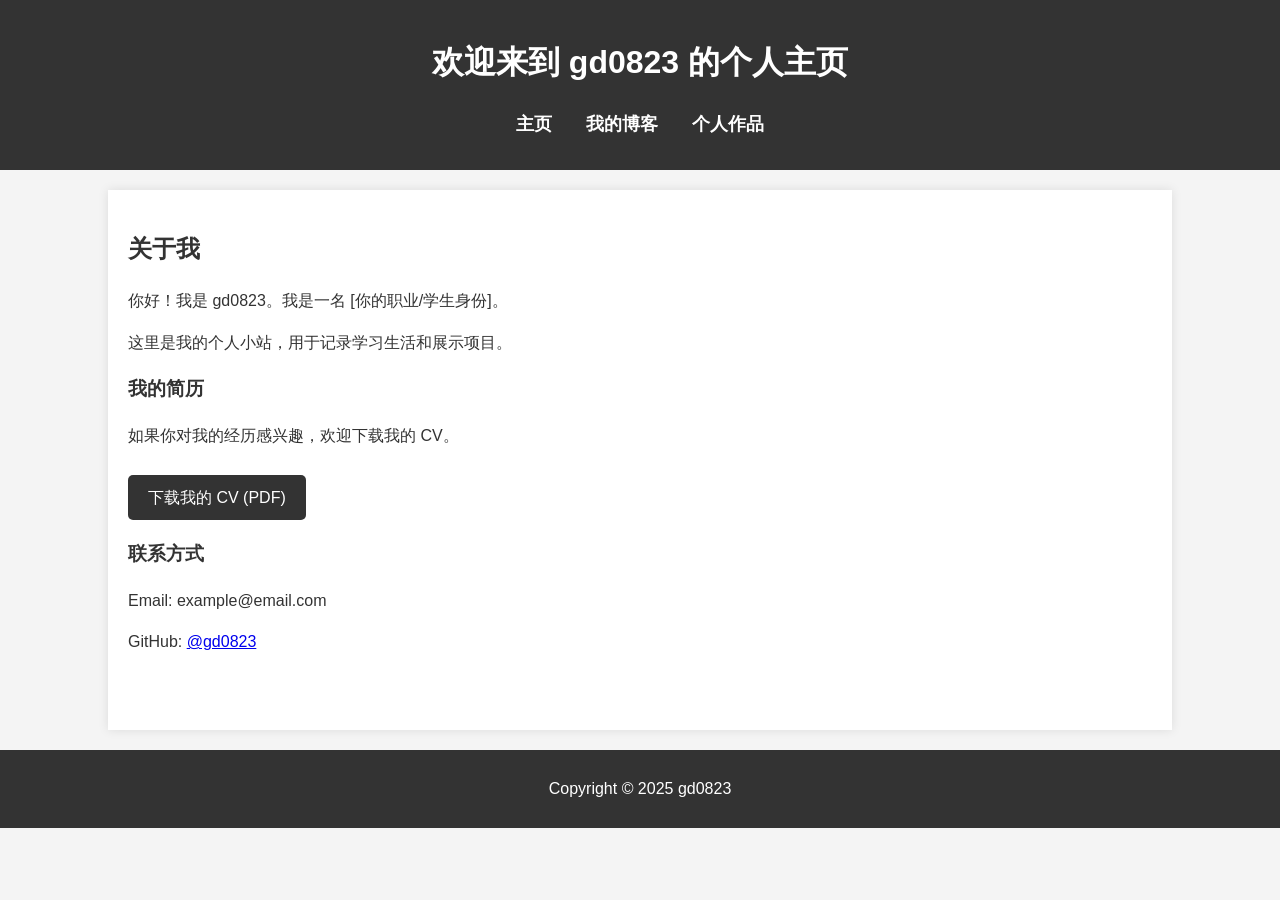
==== index.html @ 45c6dd3c "Add files via upload" ====
<!DOCTYPE html>
<html lang="zh-CN">
<head>
    <meta charset="UTF-8">
    <meta name="viewport" content="width=device-width, initial-scale=1.0">
    <title>gd0823 的个人主页</title>
    <link rel="stylesheet" href="style.css">
</head>
<body>
    <header>
        <h1>欢迎来到 gd0823 的个人主页</h1>
        <nav>
            <ul>
                <li><a href="index.html">主页</a></li>
                <li><a href="blog.html">我的博客</a></li>
                <li><a href="portfolio.html">个人作品</a></li>
            </ul>
        </nav>
    </header>

    <div class="container">
        <h2>关于我</h2>
        <!-- 这里的图片路径假设你把照片放在 assets/images/me.jpg -->
        <!-- 如果还没放图片，这行会显示裂图，先不管它 -->
        <!-- <img src="assets/images/me.jpg" alt="我的照片" style="width:150px; border-radius:50%;"> -->
        
        <p>你好！我是 gd0823。我是一名 [你的职业/学生身份]。</p>
        <p>这里是我的个人小站，用于记录学习生活和展示项目。</p>
        
        <h3>我的简历</h3>
        <p>如果你对我的经历感兴趣，欢迎下载我的 CV。</p>
        
        <!-- 这里链接你的PDF，记得把PDF文件放入 assets/files/ 文件夹 -->
        <a href="assets/files/my_cv.pdf" class="btn" download>下载我的 CV (PDF)</a>
        
        <h3>联系方式</h3>
        <p>Email: example@email.com</p>
        <p>GitHub: <a href="https://github.com/gd0823">@gd0823</a></p>
    </div>

    <footer>
        <p>Copyright &copy; 2025 gd0823</p>
    </footer>
</body>
</html>
---- style.css ----
/* style.css */
body {
    font-family: 'Segoe UI', Tahoma, Geneva, Verdana, sans-serif;
    line-height: 1.6;
    margin: 0;
    padding: 0;
    background-color: #f4f4f4;
    color: #333;
}

header {
    background: #333;
    color: #fff;
    padding: 1rem 0;
    text-align: center;
}

nav ul {
    padding: 0;
    list-style: none;
    text-align: center;
}

nav ul li {
    display: inline;
    margin: 0 15px;
}

nav ul li a {
    color: #fff;
    text-decoration: none;
    font-weight: bold;
    font-size: 1.1rem;
}

.container {
    width: 80%;
    margin: auto;
    overflow: hidden;
    padding: 20px;
    background: #fff;
    min-height: 500px;
    margin-top: 20px;
    box-shadow: 0 0 10px rgba(0,0,0,0.1);
}

.btn {
    display: inline-block;
    background: #333;
    color: #fff;
    padding: 10px 20px;
    text-decoration: none;
    border-radius: 5px;
    margin-top: 10px;
}

.btn:hover {
    background: #555;
}

/* 作品和博客卡片样式 */
.card {
    border: 1px solid #ddd;
    padding: 15px;
    margin-bottom: 20px;
    border-radius: 5px;
    background: #fafafa;
}

footer {
    background: #333;
    color: #fff;
    text-align: center;
    padding: 10px;
    margin-top: 20px;
}
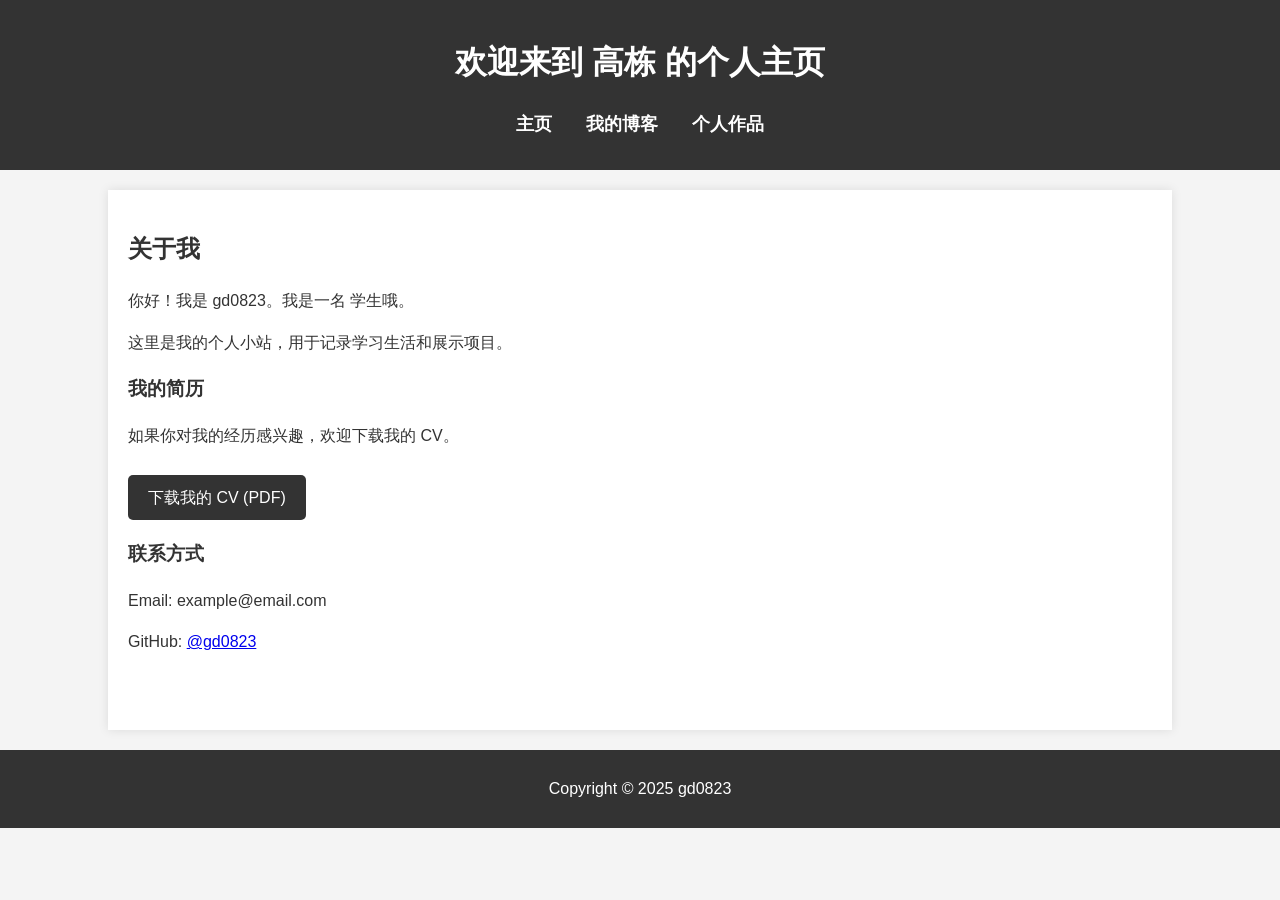
==== commit 5dd8588a: "Update personal homepage content and title" ====
--- a/index.html
+++ b/index.html
@@ -3,12 +3,12 @@
 <head>
     <meta charset="UTF-8">
     <meta name="viewport" content="width=device-width, initial-scale=1.0">
-    <title>gd0823 的个人主页</title>
+    <title>高栋的个人主页</title>
     <link rel="stylesheet" href="style.css">
 </head>
 <body>
     <header>
-        <h1>欢迎来到 gd0823 的个人主页</h1>
+        <h1>欢迎来到 高栋 的个人主页</h1>
         <nav>
             <ul>
                 <li><a href="index.html">主页</a></li>
@@ -24,7 +24,7 @@
         <!-- 如果还没放图片，这行会显示裂图，先不管它 -->
         <!-- <img src="assets/images/me.jpg" alt="我的照片" style="width:150px; border-radius:50%;"> -->
         
-        <p>你好！我是 gd0823。我是一名 [你的职业/学生身份]。</p>
+        <p>你好！我是 gd0823。我是一名 学生哦。</p>
         <p>这里是我的个人小站，用于记录学习生活和展示项目。</p>
         
         <h3>我的简历</h3>
@@ -42,4 +42,5 @@
         <p>Copyright &copy; 2025 gd0823</p>
     </footer>
 </body>
-</html>+
+</html>
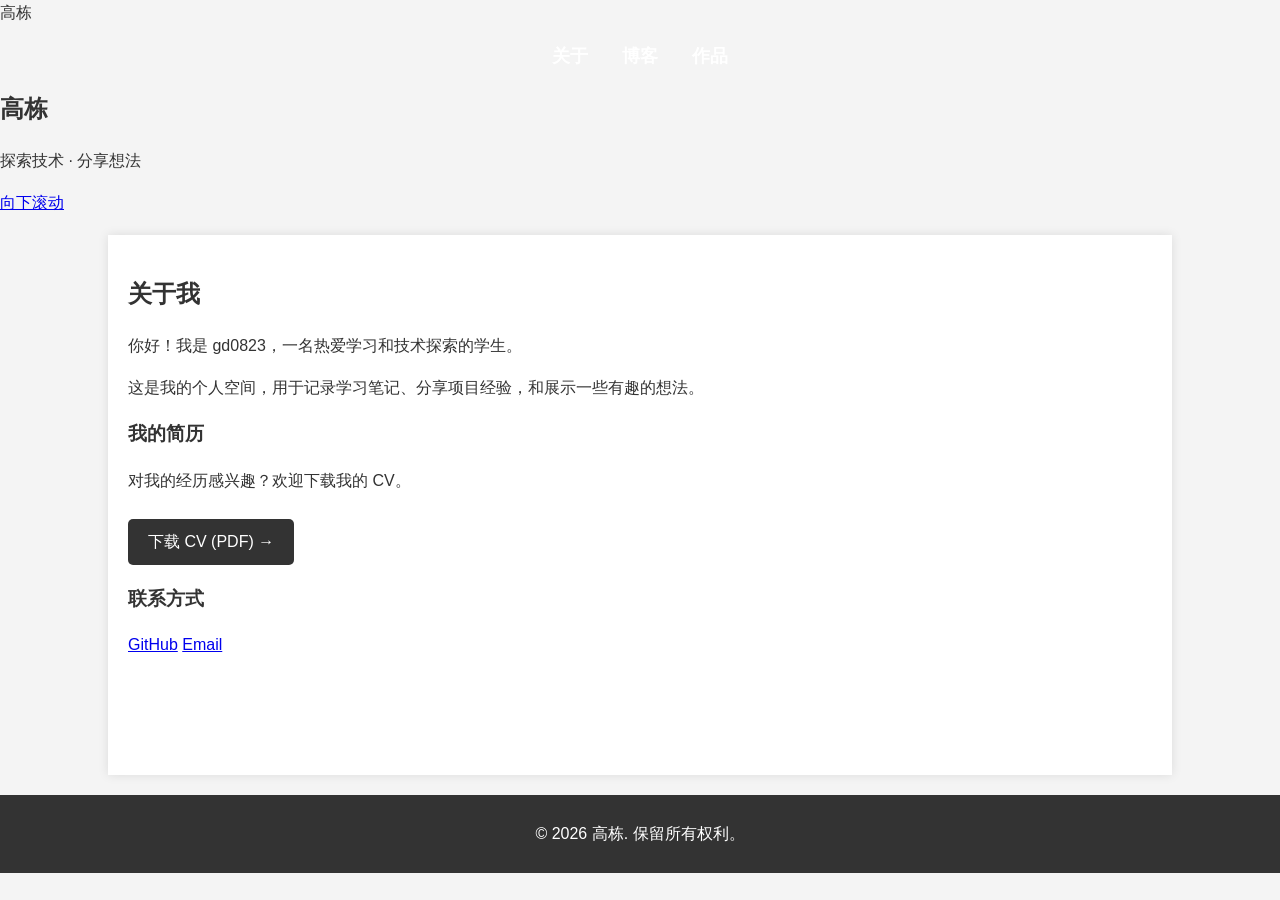
==== commit f63daef8: "Update index.html content" ====
--- a/index.html
+++ b/index.html
@@ -1,46 +1,64 @@
-<!DOCTYPE html>
-<html lang="zh-CN">
-<head>
-    <meta charset="UTF-8">
-    <meta name="viewport" content="width=device-width, initial-scale=1.0">
-    <title>高栋的个人主页</title>
-    <link rel="stylesheet" href="style.css">
-</head>
-<body>
-    <header>
-        <h1>欢迎来到 高栋 的个人主页</h1>
-        <nav>
-            <ul>
-                <li><a href="index.html">主页</a></li>
-                <li><a href="blog.html">我的博客</a></li>
-                <li><a href="portfolio.html">个人作品</a></li>
-            </ul>
-        </nav>
-    </header>
-
-    <div class="container">
-        <h2>关于我</h2>
-        <!-- 这里的图片路径假设你把照片放在 assets/images/me.jpg -->
-        <!-- 如果还没放图片，这行会显示裂图，先不管它 -->
-        <!-- <img src="assets/images/me.jpg" alt="我的照片" style="width:150px; border-radius:50%;"> -->
-        
-        <p>你好！我是 gd0823。我是一名 学生哦。</p>
-        <p>这里是我的个人小站，用于记录学习生活和展示项目。</p>
-        
-        <h3>我的简历</h3>
-        <p>如果你对我的经历感兴趣，欢迎下载我的 CV。</p>
-        
-        <!-- 这里链接你的PDF，记得把PDF文件放入 assets/files/ 文件夹 -->
-        <a href="assets/files/my_cv.pdf" class="btn" download>下载我的 CV (PDF)</a>
-        
-        <h3>联系方式</h3>
-        <p>Email: example@email.com</p>
-        <p>GitHub: <a href="https://github.com/gd0823">@gd0823</a></p>
-    </div>
-
-    <footer>
-        <p>Copyright &copy; 2025 gd0823</p>
-    </footer>
-</body>
-
-</html>
+<!DOCTYPE html>
+<html lang="zh-CN">
+<head>
+    <meta charset="UTF-8">
+    <meta name="viewport" content="width=device-width, initial-scale=1.0">
+    <title>高栋 - 个人主页</title>
+    <link rel="stylesheet" href="style.css">
+</head>
+<body>
+    <!-- 全屏背景区域 -->
+    <section class="hero-section">
+        <div class="hero-background" style="background-image: url('https://images.unsplash.com/photo-1506905925346-21bda4d32df4?w=1920&q=80');">
+            <div class="hero-overlay"></div>
+        </div>
+        <nav class="navbar">
+            <div class="nav-brand">高栋</div>
+            <ul class="nav-menu">
+                <li><a href="#about">关于</a></li>
+                <li><a href="blog.html">博客</a></li>
+                <li><a href="portfolio.html">作品</a></li>
+            </ul>
+        </nav>
+        <div class="hero-content">
+            <h1 class="hero-title">高栋</h1>
+            <p class="hero-subtitle">探索技术 · 分享想法</p>
+            <a href="#about" class="scroll-indicator">向下滚动</a>
+        </div>
+    </section>
+
+    <!-- 简介和CV区域 -->
+    <section class="about-section" id="about">
+        <div class="container">
+            <div class="about-content">
+                <h2>关于我</h2>
+                <p>你好！我是 gd0823，一名热爱学习和技术探索的学生。</p>
+                <p>这是我的个人空间，用于记录学习笔记、分享项目经验，和展示一些有趣的想法。</p>
+                
+                <div class="cv-section">
+                    <h3>我的简历</h3>
+                    <p>对我的经历感兴趣？欢迎下载我的 CV。</p>
+                    <a href="assets/files/my_cv.pdf" class="btn btn-primary" download>
+                        <span class="btn-text">下载 CV (PDF)</span>
+                        <span class="btn-icon">→</span>
+                    </a>
+                </div>
+
+                <div class="contact-section">
+                    <h3>联系方式</h3>
+                    <div class="contact-links">
+                        <a href="https://github.com/gd0823" class="contact-link">GitHub</a>
+                        <a href="mailto:your-email@example.com" class="contact-link">Email</a>
+                    </div>
+                </div>
+            </div>
+        </div>
+    </section>
+
+    <footer class="footer">
+        <p>&copy; 2026 高栋. 保留所有权利。</p>
+    </footer>
+
+    <script src="script.js"></script>
+</body>
+</html>
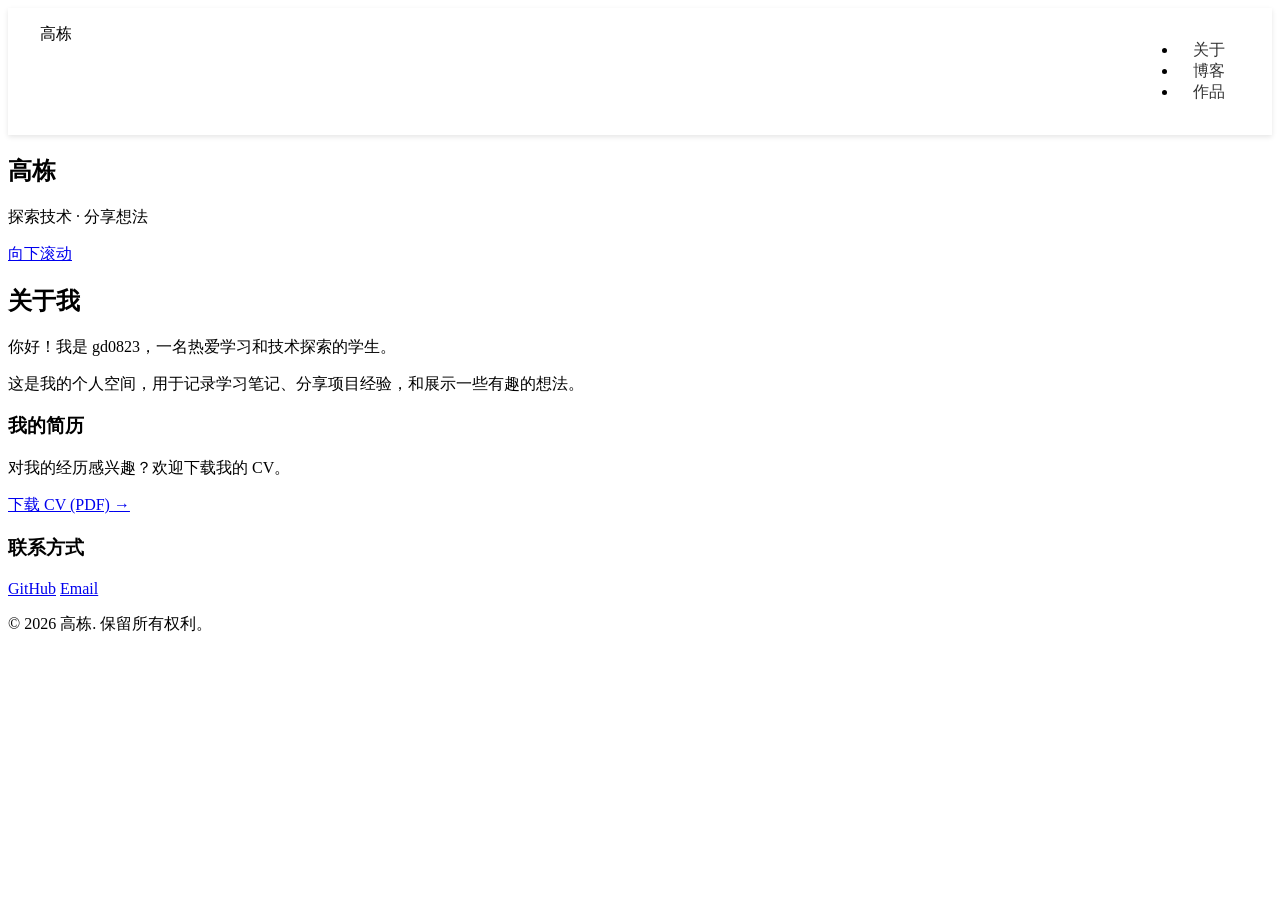
==== commit 99802ca3: "Change hero background image to local asset" ====
--- a/index.html
+++ b/index.html
@@ -9,7 +9,7 @@
 <body>
     <!-- 全屏背景区域 -->
     <section class="hero-section">
-        <div class="hero-background" style="background-image: url('https://images.unsplash.com/photo-1506905925346-21bda4d32df4?w=1920&q=80');">
+        <div class="hero-background" style="background-image: url('assets/images/美育作品.jpg');">
             <div class="hero-overlay"></div>
         </div>
         <nav class="navbar">
@@ -61,4 +61,4 @@
 
     <script src="script.js"></script>
 </body>
-</html>+</html>
--- a/style.css
+++ b/style.css
@@ -1,76 +1,48 @@
-/* style.css */
-body {
-    font-family: 'Segoe UI', Tahoma, Geneva, Verdana, sans-serif;
-    line-height: 1.6;
-    margin: 0;
-    padding: 0;
-    background-color: #f4f4f4;
-    color: #333;
-}
-
-header {
-    background: #333;
-    color: #fff;
-    padding: 1rem 0;
-    text-align: center;
-}
-
-nav ul {
-    padding: 0;
-    list-style: none;
-    text-align: center;
-}
-
-nav ul li {
-    display: inline;
-    margin: 0 15px;
-}
-
-nav ul li a {
-    color: #fff;
-    text-decoration: none;
-    font-weight: bold;
-    font-size: 1.1rem;
-}
-
-.container {
-    width: 80%;
-    margin: auto;
-    overflow: hidden;
-    padding: 20px;
-    background: #fff;
-    min-height: 500px;
-    margin-top: 20px;
-    box-shadow: 0 0 10px rgba(0,0,0,0.1);
-}
-
-.btn {
-    display: inline-block;
-    background: #333;
-    color: #fff;
-    padding: 10px 20px;
-    text-decoration: none;
-    border-radius: 5px;
-    margin-top: 10px;
-}
-
-.btn:hover {
-    background: #555;
-}
-
-/* 作品和博客卡片样式 */
-.card {
-    border: 1px solid #ddd;
-    padding: 15px;
-    margin-bottom: 20px;
-    border-radius: 5px;
-    background: #fafafa;
-}
-
-footer {
-    background: #333;
-    color: #fff;
-    text-align: center;
-    padding: 10px;
-    margin-top: 20px;
+.hero {
+  background-image: url('your-parallax-background.jpg');
+  background-attachment: fixed;
+  background-position: center;
+  background-repeat: no-repeat;
+  background-size: cover;
+  height: 100vh;
+  display: flex;
+  align-items: center;
+  justify-content: center;
+  color: white;
+  text-align: center;
+  animation: fadeIn 2s;
+}
+
+.navbar {
+  display: flex;
+  justify-content: space-between;
+  padding: 1rem 2rem;
+  background-color: rgba(255, 255, 255, 0.8);
+  box-shadow: 0 2px 5px rgba(0, 0, 0, 0.1);
+}
+
+.navbar a {
+  text-decoration: none;
+  color: #333;
+  margin: 0 15px;
+  transition: color 0.3s;
+}
+
+.navbar a:hover {
+  color: #007BFF;
+}
+
+@keyframes fadeIn {
+  from { opacity: 0; }
+  to { opacity: 1; }
+}
+
+@media (max-width: 768px) {
+  .navbar {
+    flex-direction: column;
+    align-items: center;
+  }
+  .navbar a {
+    margin: 10px 0;
+  }
 }
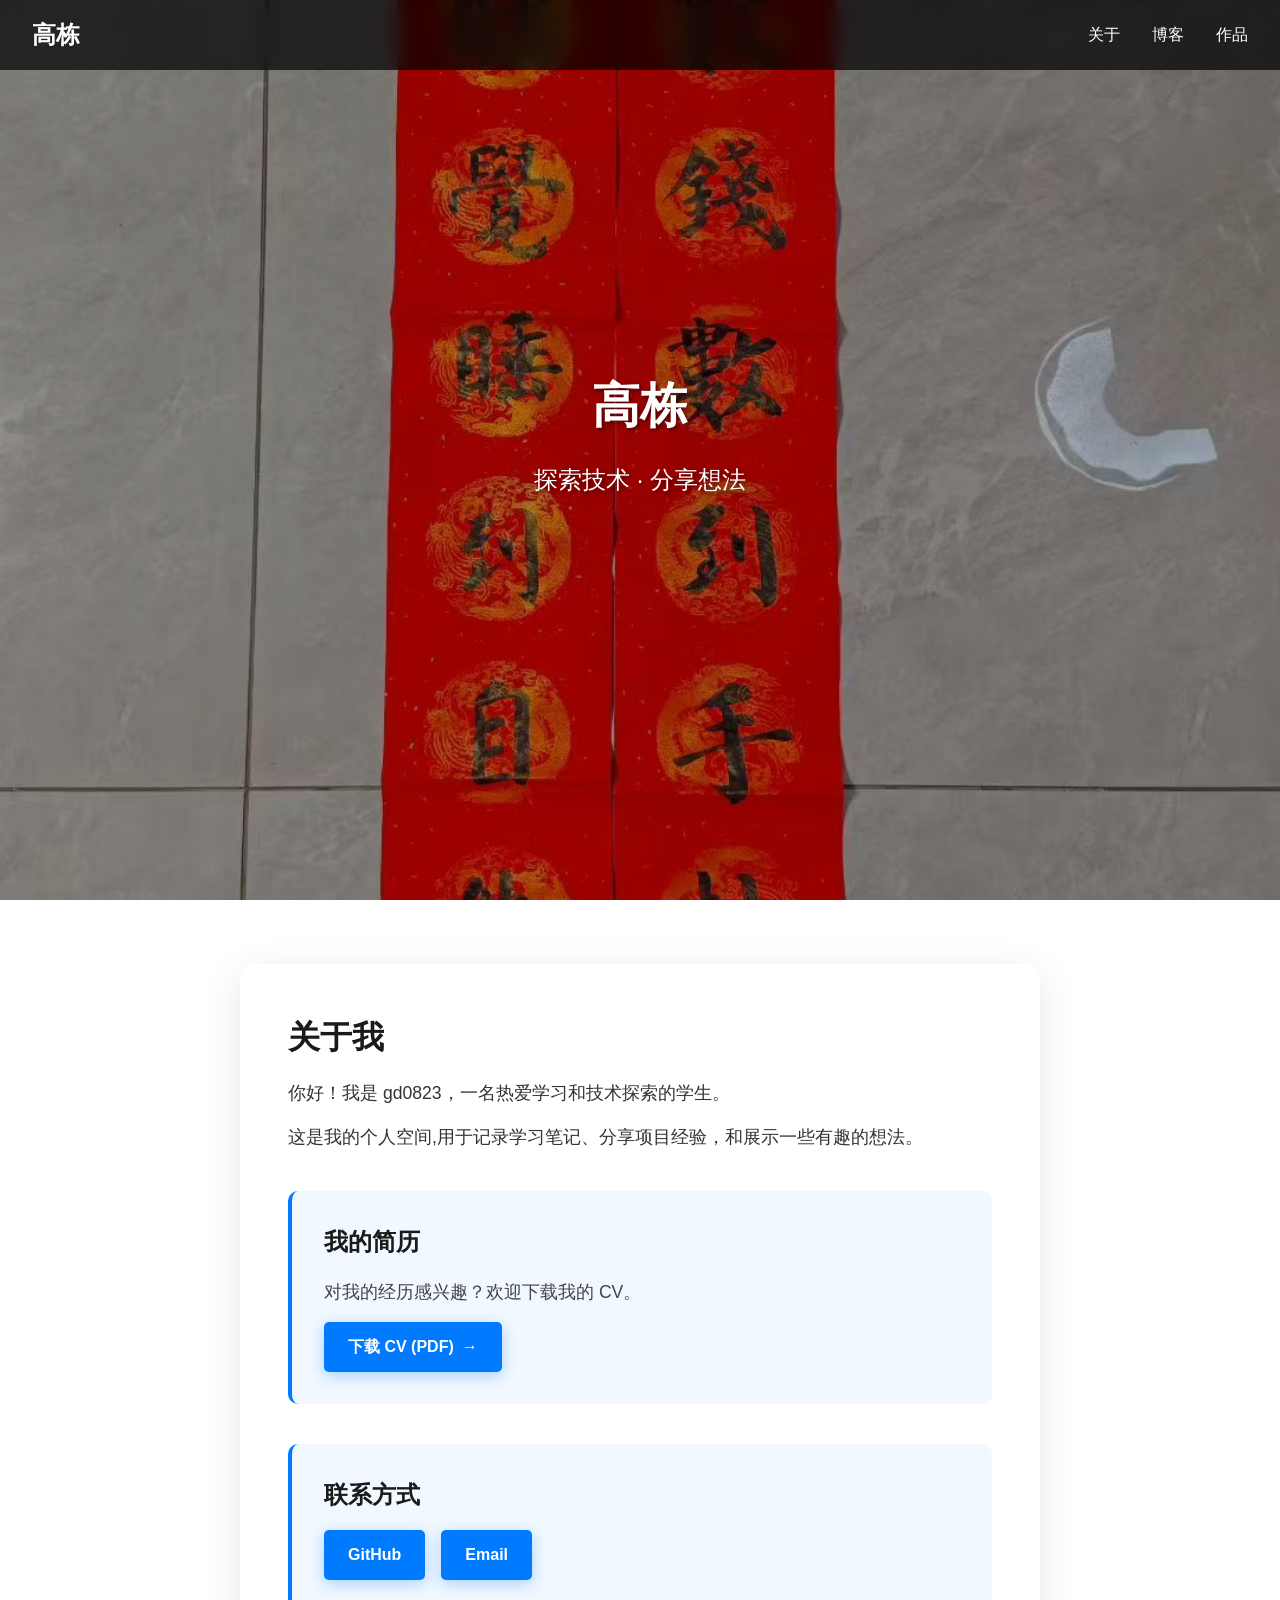
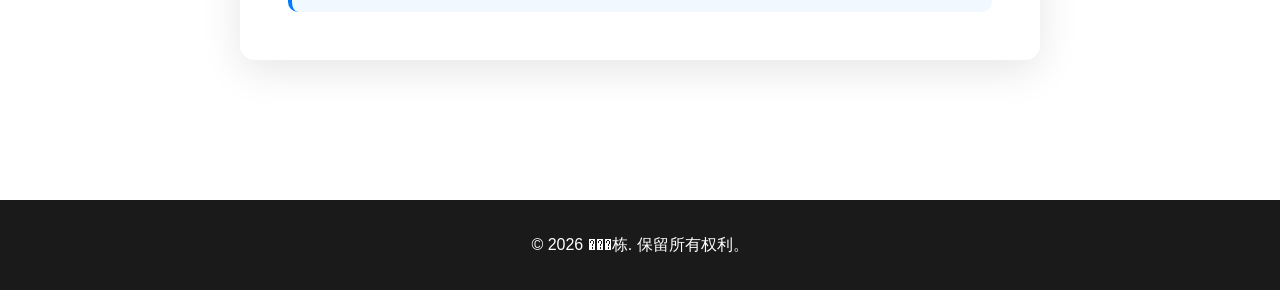
==== commit bec0cb69: "Remove the scroll indicator button from index.html" ====
--- a/index.html
+++ b/index.html
@@ -23,7 +23,6 @@
         <div class="hero-content">
             <h1 class="hero-title">高栋</h1>
             <p class="hero-subtitle">探索技术 · 分享想法</p>
-            <a href="#about" class="scroll-indicator">向下滚动</a>
         </div>
     </section>
 
@@ -33,7 +32,7 @@
             <div class="about-content">
                 <h2>关于我</h2>
                 <p>你好！我是 gd0823，一名热爱学习和技术探索的学生。</p>
-                <p>这是我的个人空间，用于记录学习笔记、分享项目经验，和展示一些有趣的想法。</p>
+                <p>这是我的个人空间,用于记录学习笔记、分享项目经验，和展示一些有趣的想法。</p>
                 
                 <div class="cv-section">
                     <h3>我的简历</h3>
@@ -56,9 +55,9 @@
     </section>
 
     <footer class="footer">
-        <p>&copy; 2026 高栋. 保留所有权利。</p>
+        <p>&copy; 2026 ���栋. 保留所有权利。</p>
     </footer>
 
     <script src="script.js"></script>
 </body>
-</html>
+</html>
--- a/style.css
+++ b/style.css
@@ -1,48 +1,290 @@
-.hero {
-  background-image: url('your-parallax-background.jpg');
-  background-attachment: fixed;
+* {
+  margin: 0;
+  padding: 0;
+  box-sizing: border-box;
+}
+
+body {
+  font-family: -apple-system, BlinkMacSystemFont, "Segoe UI", Roboto, "Helvetica Neue", Arial, sans-serif;
+  line-height: 1.6;
+}
+
+/* Hero Section */
+.hero-section {
+  position: relative;
+  height: 100vh;
+  overflow: hidden;
+}
+
+.hero-background {
+  position: absolute;
+  top: 0;
+  left: 0;
+  width: 100%;
+  height: 100%;
   background-position: center;
   background-repeat: no-repeat;
   background-size: cover;
-  height: 100vh;
-  display: flex;
+  z-index: -1;
+}
+
+.hero-overlay {
+  position: absolute;
+  top: 0;
+  left: 0;
+  width: 100%;
+  height: 100%;
+  background: rgba(0, 0, 0, 0.3);
+}
+
+.hero-content {
+  position: relative;
+  z-index: 10;
+  display: flex;
+  flex-direction: column;
   align-items: center;
   justify-content: center;
+  height: 100vh;
   color: white;
   text-align: center;
+}
+
+.hero-title {
+  font-size: 3rem;
+  margin-bottom: 1rem;
   animation: fadeIn 2s;
-}
-
+  text-shadow: 2px 2px 4px rgba(0, 0, 0, 0.5);
+}
+
+.hero-subtitle {
+  font-size: 1.5rem;
+  margin-bottom: 2rem;
+  text-shadow: 2px 2px 4px rgba(0, 0, 0, 0.5);
+}
+
+.scroll-indicator {
+  color: white;
+  text-decoration: none;
+  padding: 1rem 2rem;
+  border: 2px solid white;
+  border-radius: 30px;
+  transition: all 0.3s;
+  text-shadow: 1px 1px 2px rgba(0, 0, 0, 0.5);
+}
+
+.scroll-indicator:hover {
+  background-color: rgba(255, 255, 255, 0.2);
+}
+
+/* Navbar - 深色背景 */
 .navbar {
+  position: absolute;
+  top: 0;
+  left: 0;
+  right: 0;
+  z-index: 100;
   display: flex;
   justify-content: space-between;
+  align-items: center;
   padding: 1rem 2rem;
-  background-color: rgba(255, 255, 255, 0.8);
-  box-shadow: 0 2px 5px rgba(0, 0, 0, 0.1);
+  background-color: rgba(0, 0, 0, 0.7);
+  backdrop-filter: blur(10px);
+}
+
+.nav-brand {
+  font-size: 1.5rem;
+  font-weight: bold;
+  color: white;
+}
+
+.nav-menu {
+  display: flex;
+  list-style: none;
+  gap: 2rem;
 }
 
 .navbar a {
   text-decoration: none;
+  color: white;
+  transition: color 0.3s;
+  font-weight: 500;
+}
+
+.navbar a:hover {
+  color: #66b3ff;
+}
+
+/* About Section - 模糊背景图片 */
+.about-section {
+  position: relative;
+  padding: 4rem 2rem;
+  min-height: 100vh;
+  overflow: hidden;
+}
+
+.about-section::before {
+  content: '';
+  position: absolute;
+  top: 0;
+  left: 0;
+  right: 0;
+  bottom: 0;
+  background-image: url('https://images.unsplash.com/photo-1506905925346-21bda4d32df4?w=1920&q=80');
+  background-position: center;
+  background-repeat: no-repeat;
+  background-size: cover;
+  filter: blur(8px);
+  transform: scale(1.1);
+  z-index: -1;
+}
+
+.about-section::after {
+  content: '';
+  position: absolute;
+  top: 0;
+  left: 0;
+  right: 0;
+  bottom: 0;
+  background: rgba(255, 255, 255, 0.85);
+  z-index: 0;
+}
+
+.container {
+  max-width: 800px;
+  margin: 0 auto;
+  position: relative;
+  z-index: 1;
+}
+
+.about-content {
+  background: rgba(255, 255, 255, 0.95);
+  padding: 3rem;
+  border-radius: 15px;
+  box-shadow: 0 10px 40px rgba(0, 0, 0, 0.1);
+}
+
+.about-content h2 {
+  font-size: 2rem;
+  margin-bottom: 1rem;
+  color: #1a1a1a;
+  font-weight: 700;
+}
+
+.about-content p {
+  margin-bottom: 1rem;
   color: #333;
-  margin: 0 15px;
-  transition: color 0.3s;
-}
-
-.navbar a:hover {
-  color: #007BFF;
-}
-
+  font-size: 1.1rem;
+}
+
+.cv-section, .contact-section {
+  margin-top: 2.5rem;
+  padding: 2rem;
+  background: rgba(240, 248, 255, 0.9);
+  border-radius: 10px;
+  border-left: 4px solid #007BFF;
+}
+
+.cv-section h3, .contact-section h3 {
+  font-size: 1.5rem;
+  margin-bottom: 1rem;
+  color: #1a1a1a;
+  font-weight: 600;
+}
+
+.cv-section p {
+  color: #444;
+}
+
+.btn {
+  display: inline-flex;
+  align-items: center;
+  gap: 0.5rem;
+  padding: 0.75rem 1.5rem;
+  text-decoration: none;
+  border-radius: 5px;
+  transition: all 0.3s;
+  font-weight: 600;
+}
+
+.btn-primary {
+  background-color: #007BFF;
+  color: white;
+  box-shadow: 0 4px 15px rgba(0, 123, 255, 0.3);
+}
+
+.btn-primary:hover {
+  background-color: #0056b3;
+  transform: translateY(-2px);
+  box-shadow: 0 6px 20px rgba(0, 123, 255, 0.4);
+}
+
+.contact-links {
+  display: flex;
+  gap: 1rem;
+}
+
+.contact-link {
+  padding: 0.75rem 1.5rem;
+  background-color: #007BFF;
+  color: white;
+  text-decoration: none;
+  border-radius: 5px;
+  transition: all 0.3s;
+  font-weight: 600;
+  box-shadow: 0 4px 15px rgba(0, 123, 255, 0.3);
+}
+
+.contact-link:hover {
+  background-color: #0056b3;
+  transform: translateY(-2px);
+  box-shadow: 0 6px 20px rgba(0, 123, 255, 0.4);
+}
+
+/* Footer */
+.footer {
+  padding: 2rem;
+  text-align: center;
+  background-color: #1a1a1a;
+  color: white;
+  position: relative;
+  z-index: 1;
+}
+
+/* Animations */
 @keyframes fadeIn {
   from { opacity: 0; }
   to { opacity: 1; }
 }
 
+/* Responsive */
 @media (max-width: 768px) {
   .navbar {
     flex-direction: column;
-    align-items: center;
-  }
-  .navbar a {
-    margin: 10px 0;
+    gap: 1rem;
+    padding: 1rem;
+  }
+  
+  .nav-menu {
+    gap: 1rem;
+  }
+  
+  .hero-title {
+    font-size: 2rem;
+  }
+  
+  .hero-subtitle {
+    font-size: 1rem;
+  }
+  
+  .about-content {
+    padding: 2rem;
+  }
+  
+  .contact-links {
+    flex-direction: column;
+  }
+  
+  .cv-section, .contact-section {
+    padding: 1.5rem;
   }
 }
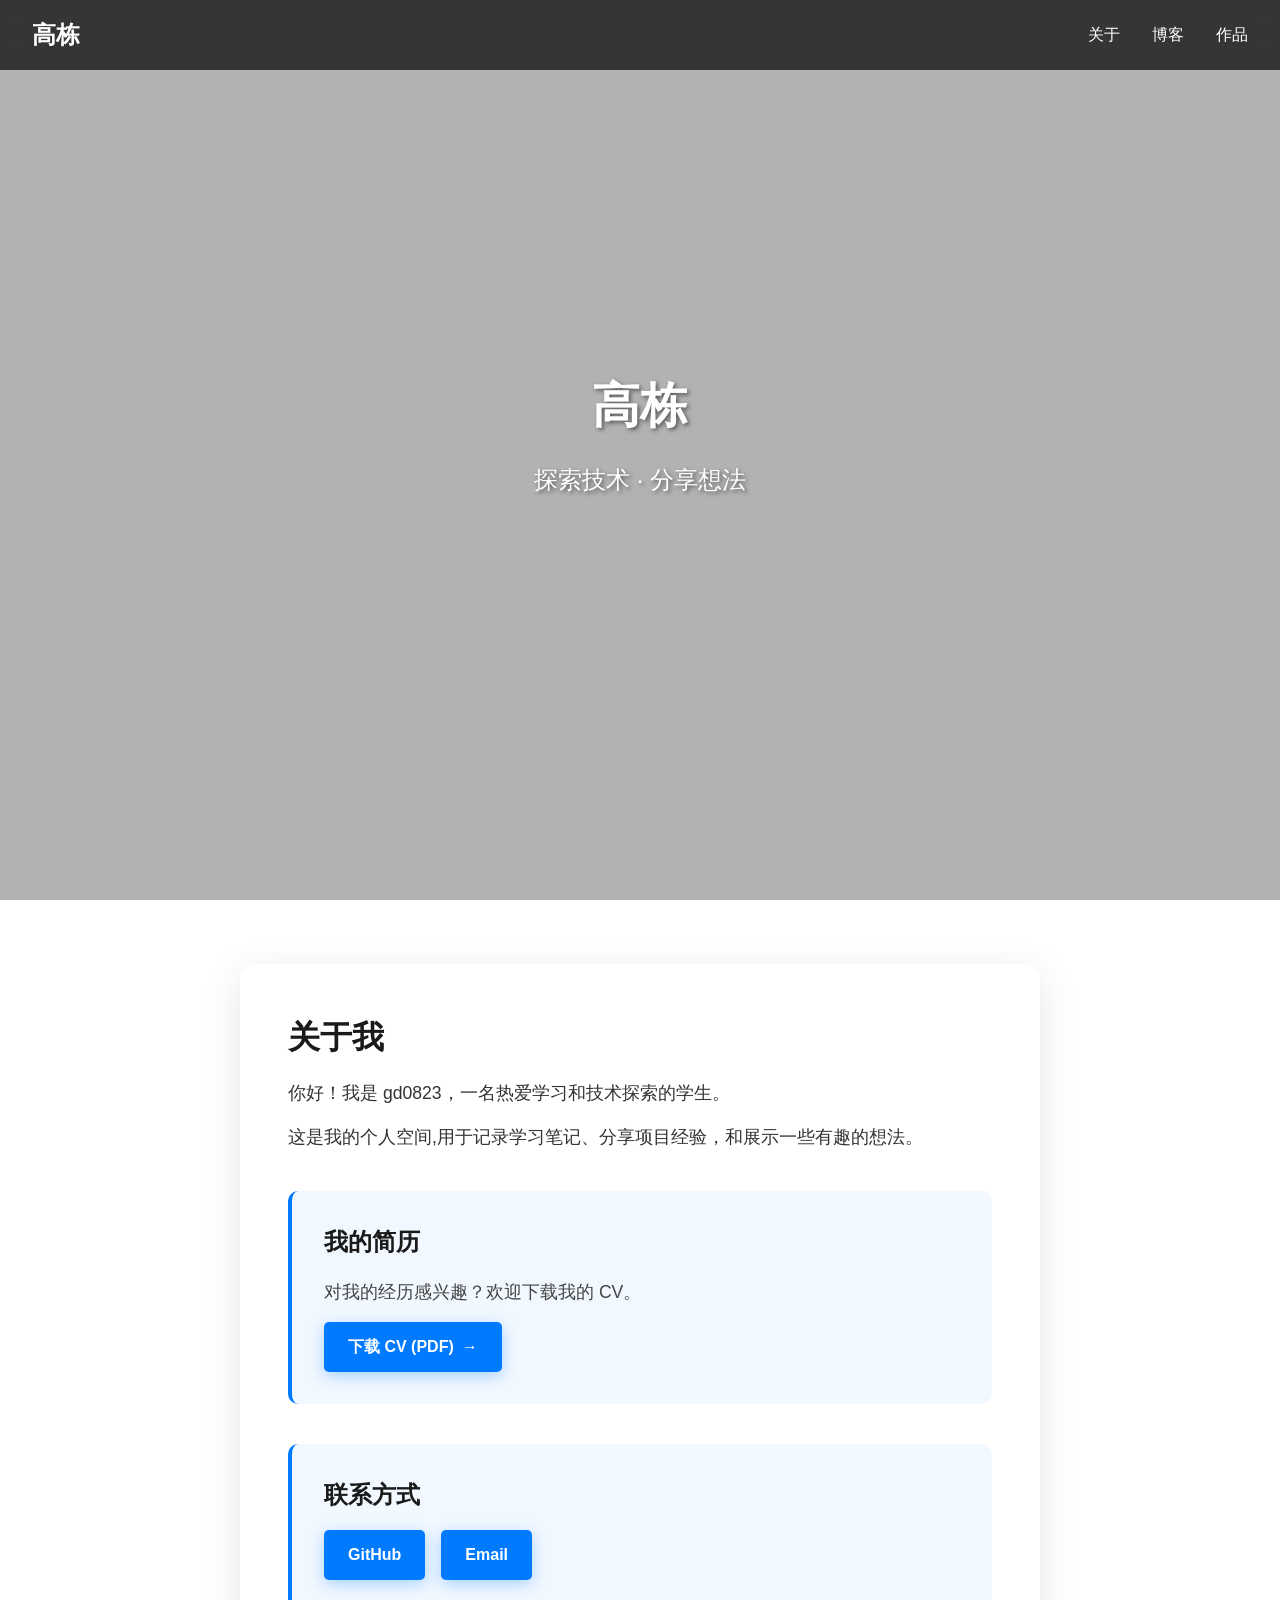
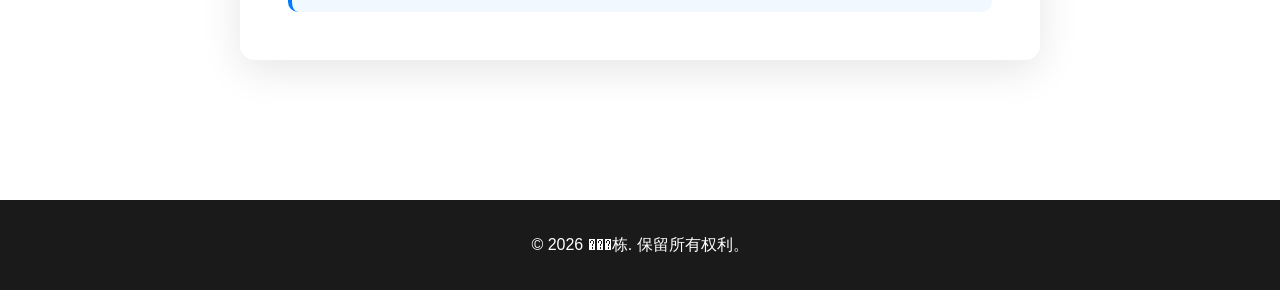
==== commit 7c2f7339: "Update index.html" ====
--- a/index.html
+++ b/index.html
@@ -9,7 +9,7 @@
 <body>
     <!-- 全屏背景区域 -->
     <section class="hero-section">
-        <div class="hero-background" style="background-image: url('assets/images/美育作品.jpg');">
+        <div class="hero-background" style="background-image: url('assets/images/wechat_background.jpg');">
             <div class="hero-overlay"></div>
         </div>
         <nav class="navbar">
@@ -60,4 +60,4 @@
 
     <script src="script.js"></script>
 </body>
-</html>+</html>
